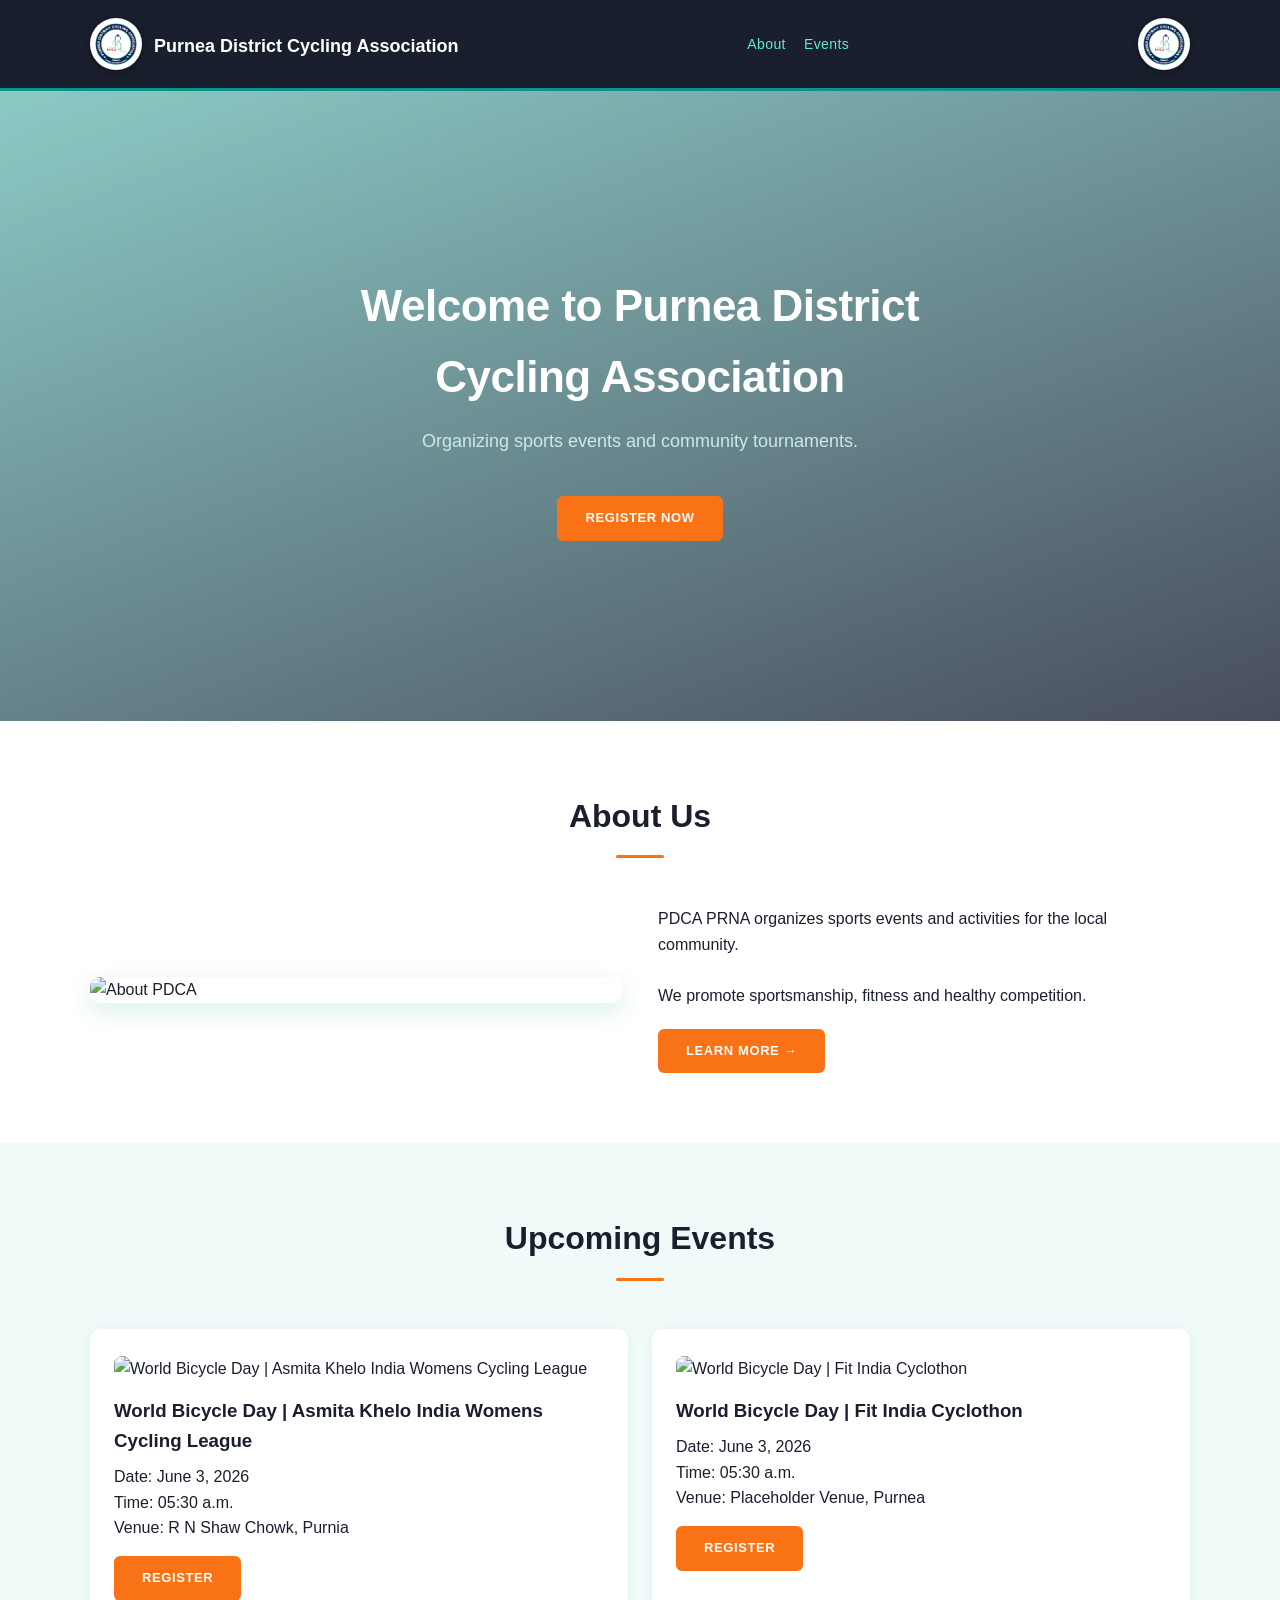
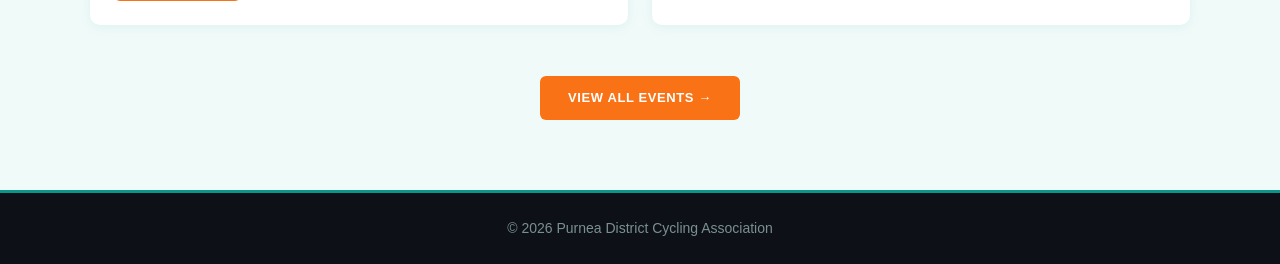
==== index.html @ f7b1df81 "initial commit" ====
<!DOCTYPE html>
<html lang="en">

<head>
  <meta charset="UTF-8">
  <meta name="viewport" content="width=device-width, initial-scale=1.0">
  <title>Purnea District Cycling Association</title>
  <link rel="stylesheet" href="style.css">
</head>

<body>

  <!-- NAVBAR -->
  <header>
    <nav>
      <div class="nav-brand">
        <img src="images/icons/PDCA_LOGO.png" alt="PDCA" class="nav-logo">
        <h1><a href="index.html">Purnea District Cycling Association</a></h1>
      </div>
      <ul>
        <li><a href="about.html">About</a></li>
        <li><a href="events.html">Events</a></li>
        <li><a href="news.html">In the News</a></li>
        <li><a href="team.html">Team</a></li>
        <li><a href="achievements.html">Achievements</a></li>
      </ul>
      <img src="images/icons/PDCA_LOGO.png" alt="PDCA" class="nav-logo nav-logo-right">
    </nav>
  </header>

  <!-- HERO -->
  <section class="hero">
    <div class="overlay"></div>
    <div class="hero-content">
      <h2>Welcome to Purnea District Cycling Association</h2>
      <p>Organizing sports events and community tournaments.</p>
      <a class="btn" href="https://forms.gle/YOUR_GOOGLE_FORM">Register Now</a>
    </div>
  </section>

  <!-- ABOUT | data-show="false" to hide this section and its nav link -->
  <section data-show="true" data-page="about.html">
    <div class="container">
      <h2 class="section-title">About Us</h2>
      <div class="about">
        <img src="images/about.jpg" alt="About PDCA">
        <div>
          <p>PDCA PRNA organizes sports events and activities for the local community.</p>
          <br>
          <p>We promote sportsmanship, fitness and healthy competition.</p>
          <a class="btn" href="about.html" style="margin-top:20px;">Learn More &rarr;</a>
        </div>
      </div>
    </div>
  </section>

  <!-- EVENTS | data-show="false" to hide this section and its nav link -->
  <section data-show="true" class="section-alt" data-page="events.html">
    <div class="container">
      <h2 class="section-title">Upcoming Events</h2>
      <div class="cards" id="upcoming-events-grid"></div>
      <div class="section-center">
        <a class="btn" href="events.html">View All Events &rarr;</a>
      </div>
    </div>
  </section>

  <!-- IN THE NEWS | data-show="false" to hide this section and its nav link -->
  <section data-show="false" data-page="news.html">
    <div class="container">
      <h2 class="section-title">In the News</h2>
      <div class="news-list">

        <div class="news-item">
          <span class="news-badge">Placeholder</span>
          <div>
            <h3>News Article Title Goes Here</h3>
            <p>A brief description of the news or press coverage will appear here.</p>
          </div>
        </div>

        <div class="news-item">
          <span class="news-badge">Placeholder</span>
          <div>
            <h3>Media Coverage Headline</h3>
            <p>Coverage from local or national media about our events and activities.</p>
          </div>
        </div>

      </div>
      <div class="section-center">
        <a class="btn" href="news.html">View All News &rarr;</a>
      </div>
    </div>
  </section>

  <!-- TEAM | data-show="false" to hide this section and its nav link -->
  <section data-show="false" class="section-alt" data-page="team.html">
    <div class="container">
      <h2 class="section-title">Our Team</h2>
      <div class="team-cards">

        <div class="team-card">
          <div class="team-avatar">&#128100;</div>
          <h3>Member Name</h3>
          <p>President</p>
        </div>

        <div class="team-card">
          <div class="team-avatar">&#128100;</div>
          <h3>Member Name</h3>
          <p>Secretary</p>
        </div>

        <div class="team-card">
          <div class="team-avatar">&#128100;</div>
          <h3>Member Name</h3>
          <p>Treasurer</p>
        </div>

        <div class="team-card">
          <div class="team-avatar">&#128100;</div>
          <h3>Member Name</h3>
          <p>Head Coach</p>
        </div>

      </div>
      <div class="section-center">
        <a class="btn" href="team.html">Meet the Full Team &rarr;</a>
      </div>
    </div>
  </section>

  <!-- ACHIEVEMENTS | data-show="false" to hide this section and its nav link -->
  <section data-show="false" data-page="achievements.html">
    <div class="container">
      <h2 class="section-title">Achievements</h2>
      <div class="achievement-list">

        <div class="achievement-item">
          <span class="achievement-icon">&#127942;</span>
          <div>
            <h3>Achievement Title</h3>
            <p>Description of the achievement or award received by the association.</p>
          </div>
        </div>

        <div class="achievement-item">
          <span class="achievement-icon">&#129351;</span>
          <div>
            <h3>Championship Win</h3>
            <p>Details about a notable championship or competition result.</p>
          </div>
        </div>

        <div class="achievement-item">
          <span class="achievement-icon">&#127374;</span>
          <div>
            <h3>Community Recognition</h3>
            <p>Recognition received for contributions to the local sports community.</p>
          </div>
        </div>

      </div>
      <div class="section-center">
        <a class="btn" href="achievements.html">View All Achievements &rarr;</a>
      </div>
    </div>
  </section>

  <!-- FOOTER -->
  <footer>
    &copy; 2026 Purnea District Cycling Association
  </footer>

  <script src="sections.js"></script>
  <script src="events-data.js"></script>
  <script src="script.js"></script>

</body>
</html>
---- style.css ----
:root {
  --dark:         #1a1f2e;
  --dark-deep:    #0d1117;
  --teal:         #0d9488;
  --teal-hover:   #0a7a70;
  --teal-light:   #f0faf9;
  --orange:       #f97316;
  --orange-hover: #ea6c0a;
  --white:        #ffffff;
  --grey-light:   #f4f7f6;
  --text:         #1a1f2e;
  --text-muted:   #5c6e6c;
}

* {
  margin: 0;
  padding: 0;
  box-sizing: border-box;
  font-family: Arial, sans-serif;
}

body {
  background: var(--grey-light);
  color: var(--text);
  line-height: 1.6;
}

/* ── HEADER ─────────────────────────────────────── */

header {
  background: var(--dark);
  color: white;
  padding: 18px 20px;
  position: sticky;
  top: 0;
  z-index: 100;
  border-bottom: 3px solid var(--teal);
}

nav {
  max-width: 1100px;
  margin: auto;
  display: flex;
  justify-content: space-between;
  align-items: center;
}

nav ul {
  list-style: none;
  display: flex;
  gap: 18px;
  flex-wrap: wrap;
}

nav a {
  text-decoration: none;
}

nav ul a {
  color: #5eead4;
  font-size: 14px;
  letter-spacing: 0.4px;
  transition: color 0.2s;
}

nav ul a:hover {
  color: white;
}

nav h1 a {
  color: white;
  font-size: 18px;
}

.nav-brand {
  display: flex;
  align-items: center;
  gap: 12px;
}

.nav-logo {
  height: 52px;
  width: 52px;
  object-fit: contain;
  border-radius: 50%;
  background: white;
  padding: 5px;
  box-shadow: 0 2px 10px rgba(0, 0, 0, 0.35);
  flex-shrink: 0;
}

nav ul a.active {
  color: var(--orange);
  border-bottom: 2px solid var(--orange);
  padding-bottom: 2px;
}

/* ── HERO ────────────────────────────────────────── */

.hero {
  position: relative;
  min-height: 70vh;
  background: url('images/banner.jpg') center/cover no-repeat;
  display: flex;
  justify-content: center;
  align-items: center;
  text-align: center;
  padding: 20px;
}

.overlay {
  position: absolute;
  inset: 0;
  background: linear-gradient(160deg, rgba(13,148,136,0.45) 0%, rgba(15,20,40,0.75) 100%);
}

.hero-content {
  position: relative;
  color: white;
  max-width: 700px;
}

.hero h2 {
  font-size: 44px;
  margin-bottom: 15px;
  letter-spacing: -0.5px;
}

.hero p {
  margin-bottom: 25px;
  font-size: 18px;
  color: #cde8e6;
}

/* ── BUTTONS ─────────────────────────────────────── */

.btn {
  display: inline-block;
  background: var(--orange);
  color: white;
  padding: 12px 28px;
  border-radius: 6px;
  text-decoration: none;
  margin-top: 15px;
  font-weight: 700;
  font-size: 13px;
  letter-spacing: 0.6px;
  text-transform: uppercase;
  transition: background 0.2s ease, transform 0.15s ease;
}

.btn:hover {
  background: var(--orange-hover);
  transform: translateY(-2px);
}

/* ── SECTIONS ────────────────────────────────────── */

section {
  padding: 70px 20px;
  background: var(--white);
}

.section-alt {
  background: var(--teal-light);
}

/* Section visibility control — edit data-show in index.html */
[data-show="false"] {
  display: none;
}

.container {
  max-width: 1100px;
  margin: auto;
}

.section-title {
  text-align: center;
  margin-bottom: 48px;
  font-size: 32px;
  color: var(--dark);
  position: relative;
  padding-bottom: 16px;
}

.section-title::after {
  content: '';
  position: absolute;
  bottom: 0;
  left: 50%;
  transform: translateX(-50%);
  width: 48px;
  height: 3px;
  background: var(--orange);
  border-radius: 2px;
}

.section-center {
  text-align: center;
  margin-top: 36px;
}

/* ── PAGE HERO (sub-pages) ───────────────────────── */

.page-hero {
  background: linear-gradient(135deg, var(--dark) 0%, #0d2828 100%);
  color: white;
  padding: 64px 20px;
  text-align: center;
  border-bottom: 4px solid var(--teal);
}

.page-hero h2 {
  font-size: 38px;
  margin-bottom: 12px;
  letter-spacing: -0.5px;
}

.page-hero p {
  font-size: 17px;
  color: #9ecfca;
  max-width: 600px;
  margin: 0 auto;
}

/* ── ABOUT GRID ──────────────────────────────────── */

.about {
  display: grid;
  grid-template-columns: 1fr 1fr;
  gap: 36px;
  align-items: center;
}

.about img {
  width: 100%;
  border-radius: 10px;
  box-shadow: 0 8px 24px rgba(13, 148, 136, 0.15);
}

/* ── CARDS ───────────────────────────────────────── */

.cards {
  display: grid;
  grid-template-columns: repeat(auto-fit, minmax(250px, 1fr));
  gap: 24px;
}

.card {
  background: white;
  padding: 24px;
  border-radius: 10px;
  box-shadow: 0 2px 12px rgba(13, 148, 136, 0.08);
  border-top: 3px solid transparent;
  transition: border-color 0.2s, transform 0.2s, box-shadow 0.2s;
}

.card:hover {
  border-top-color: var(--teal);
  transform: translateY(-4px);
  box-shadow: 0 10px 28px rgba(13, 148, 136, 0.15);
}

.card img {
  width: 100%;
  border-radius: 8px;
  margin-bottom: 15px;
}

.card h3 {
  margin-bottom: 8px;
  color: var(--dark);
}

/* ── PLACEHOLDER ─────────────────────────────────── */

.placeholder {
  background: var(--teal-light);
  border: 2px dashed var(--teal);
  border-radius: 12px;
  padding: 52px 24px;
  text-align: center;
  color: var(--teal-hover);
}

.placeholder h3 {
  margin-bottom: 8px;
  font-size: 20px;
  color: var(--teal);
}

/* ── TEAM ────────────────────────────────────────── */

.team-cards {
  display: grid;
  grid-template-columns: repeat(auto-fit, minmax(200px, 1fr));
  gap: 24px;
  margin-bottom: 32px;
}

.team-card {
  background: white;
  border-radius: 12px;
  padding: 28px 16px;
  text-align: center;
  box-shadow: 0 2px 12px rgba(13, 148, 136, 0.08);
  border-bottom: 3px solid transparent;
  transition: border-color 0.2s, transform 0.2s;
}

.team-card:hover {
  border-bottom-color: var(--teal);
  transform: translateY(-3px);
}

.team-avatar {
  width: 80px;
  height: 80px;
  border-radius: 50%;
  background: linear-gradient(135deg, var(--teal), #14b8a6);
  margin: 0 auto 16px;
  display: flex;
  align-items: center;
  justify-content: center;
  font-size: 32px;
  color: white;
}

.team-card h3 {
  font-size: 16px;
  margin-bottom: 6px;
  color: var(--dark);
}

.team-card p {
  font-size: 14px;
  color: var(--text-muted);
  text-transform: uppercase;
  letter-spacing: 0.5px;
  font-size: 12px;
}

/* ── NEWS ────────────────────────────────────────── */

.news-list {
  display: flex;
  flex-direction: column;
  gap: 16px;
  margin-bottom: 32px;
}

.news-item {
  background: white;
  border-radius: 10px;
  padding: 22px;
  box-shadow: 0 2px 10px rgba(13, 148, 136, 0.07);
  display: flex;
  gap: 18px;
  align-items: flex-start;
  border-left: 4px solid var(--teal);
  transition: box-shadow 0.2s;
}

.news-item:hover {
  box-shadow: 0 6px 20px rgba(13, 148, 136, 0.14);
}

.news-badge {
  background: var(--orange);
  color: white;
  border-radius: 6px;
  padding: 4px 10px;
  font-size: 11px;
  font-weight: 700;
  letter-spacing: 0.5px;
  text-transform: uppercase;
  white-space: nowrap;
  flex-shrink: 0;
}

.news-item h3 {
  font-size: 16px;
  margin-bottom: 6px;
  color: var(--dark);
}

.news-item p {
  font-size: 14px;
  color: var(--text-muted);
}

/* ── ACHIEVEMENTS ────────────────────────────────── */

.achievement-list {
  display: grid;
  grid-template-columns: repeat(auto-fit, minmax(280px, 1fr));
  gap: 20px;
  margin-bottom: 32px;
}

.achievement-item {
  background: white;
  border-radius: 12px;
  padding: 24px;
  box-shadow: 0 2px 12px rgba(13, 148, 136, 0.08);
  display: flex;
  gap: 18px;
  align-items: flex-start;
  border-left: 4px solid var(--orange);
  transition: transform 0.2s, box-shadow 0.2s;
}

.achievement-item:hover {
  transform: translateY(-3px);
  box-shadow: 0 8px 24px rgba(249, 115, 22, 0.12);
}

.achievement-icon {
  font-size: 32px;
  flex-shrink: 0;
}

.achievement-item h3 {
  font-size: 16px;
  margin-bottom: 6px;
  color: var(--dark);
}

.achievement-item p {
  font-size: 14px;
  color: var(--text-muted);
}

/* ── VALUES (About page) ─────────────────────────── */

.values-grid {
  display: grid;
  grid-template-columns: repeat(auto-fit, minmax(200px, 1fr));
  gap: 20px;
  margin-bottom: 32px;
}

.value-card {
  background: white;
  border-radius: 12px;
  padding: 28px 20px;
  text-align: center;
  box-shadow: 0 2px 12px rgba(13, 148, 136, 0.08);
  border-top: 4px solid var(--teal);
  transition: transform 0.2s;
}

.value-card:hover {
  transform: translateY(-3px);
}

.value-icon {
  font-size: 36px;
  margin-bottom: 14px;
}

.value-card h3 {
  margin-bottom: 8px;
  color: var(--dark);
}

.value-card p {
  font-size: 14px;
  color: var(--text-muted);
}

/* ── SUBSCRIBE BOX (News page) ───────────────────── */

.subscribe-box {
  background: linear-gradient(135deg, var(--dark) 0%, #0d2828 100%);
  color: white;
  text-align: center;
  padding: 52px 28px;
  border-radius: 14px;
  max-width: 600px;
  margin: 0 auto;
  border-top: 4px solid var(--teal);
}

.subscribe-box h3 {
  font-size: 26px;
  margin-bottom: 10px;
}

.subscribe-box p {
  margin-bottom: 24px;
  color: #9ecfca;
}

.subscribe-box input {
  width: 100%;
  max-width: 380px;
  padding: 14px 18px;
  border: none;
  border-radius: 6px;
  font-size: 14px;
}

.subscribe-box button {
  display: block;
  margin: 14px auto 0;
  padding: 13px 32px;
  background: var(--orange);
  color: white;
  border: none;
  border-radius: 6px;
  cursor: pointer;
  font-size: 14px;
  font-weight: 700;
  letter-spacing: 0.5px;
  text-transform: uppercase;
  transition: background 0.2s;
}

.subscribe-box button:hover {
  background: var(--orange-hover);
}

/* ── FOOTER ──────────────────────────────────────── */

footer {
  background: var(--dark-deep);
  color: #7a9090;
  text-align: center;
  padding: 24px 20px;
  font-size: 14px;
  border-top: 3px solid var(--teal);
}

/* ── RESPONSIVE ──────────────────────────────────── */

@media (max-width: 768px) {

  nav {
    flex-direction: column;
    gap: 14px;
    text-align: center;
  }

  .nav-brand {
    flex-direction: column;
    gap: 6px;
  }

  .nav-logo-right {
    display: none;
  }

  nav ul {
    justify-content: center;
    gap: 14px;
  }

  .hero h2 {
    font-size: 30px;
  }

  .about {
    grid-template-columns: 1fr;
  }

  .page-hero h2 {
    font-size: 28px;
  }

}
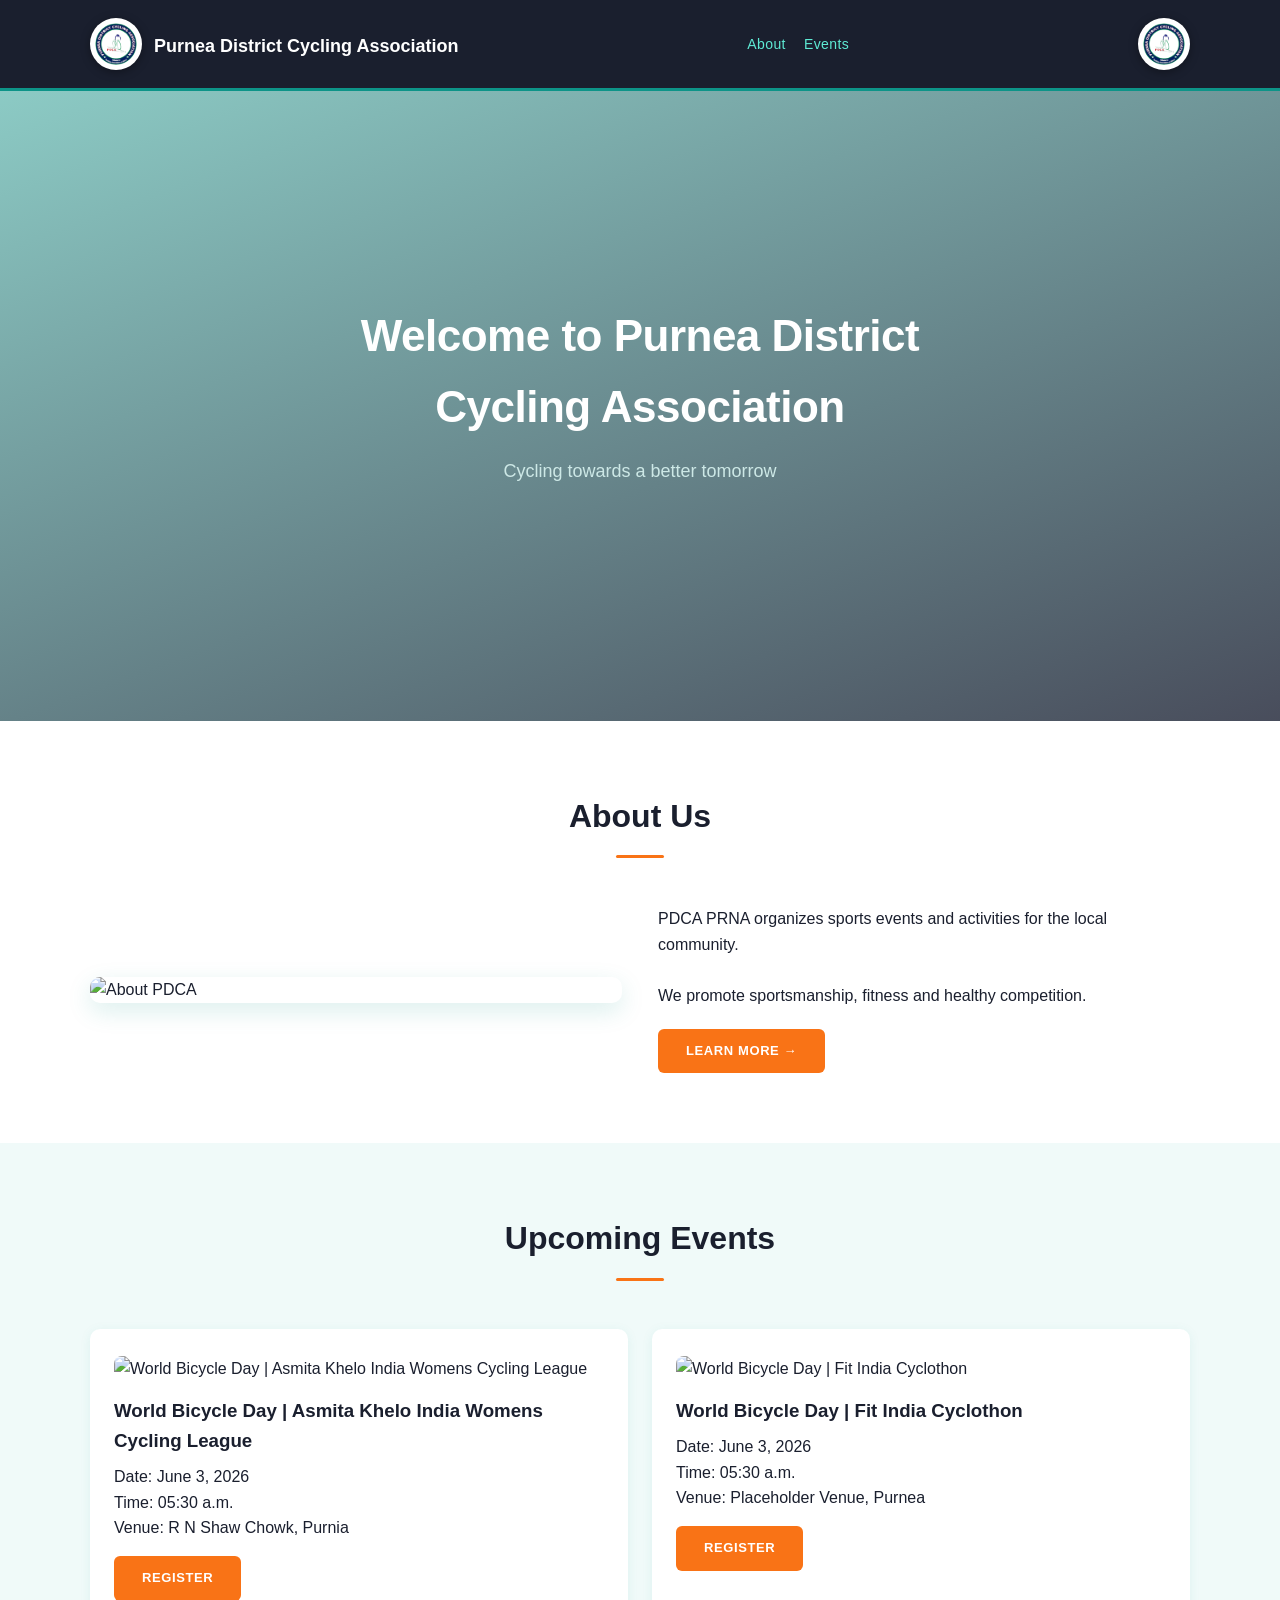
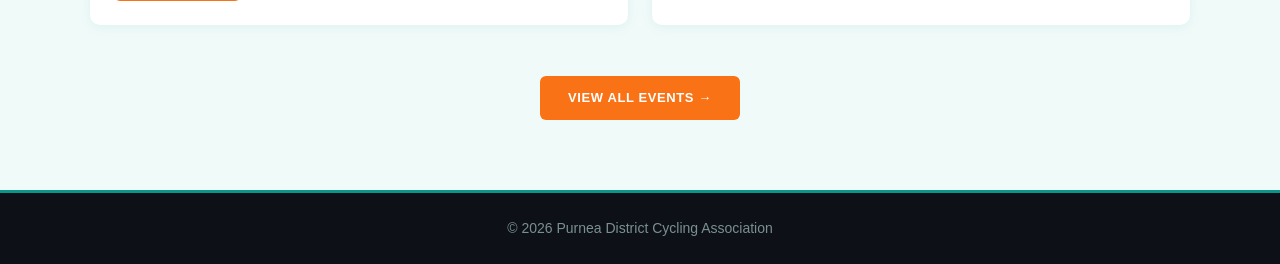
==== commit cdb5dd7a: "removed register now button" ====
--- a/index.html
+++ b/index.html
@@ -33,8 +33,7 @@
     <div class="overlay"></div>
     <div class="hero-content">
       <h2>Welcome to Purnea District Cycling Association</h2>
-      <p>Organizing sports events and community tournaments.</p>
-      <a class="btn" href="https://forms.gle/YOUR_GOOGLE_FORM">Register Now</a>
+      <p>Cycling towards a better tomorrow</p>
     </div>
   </section>
 
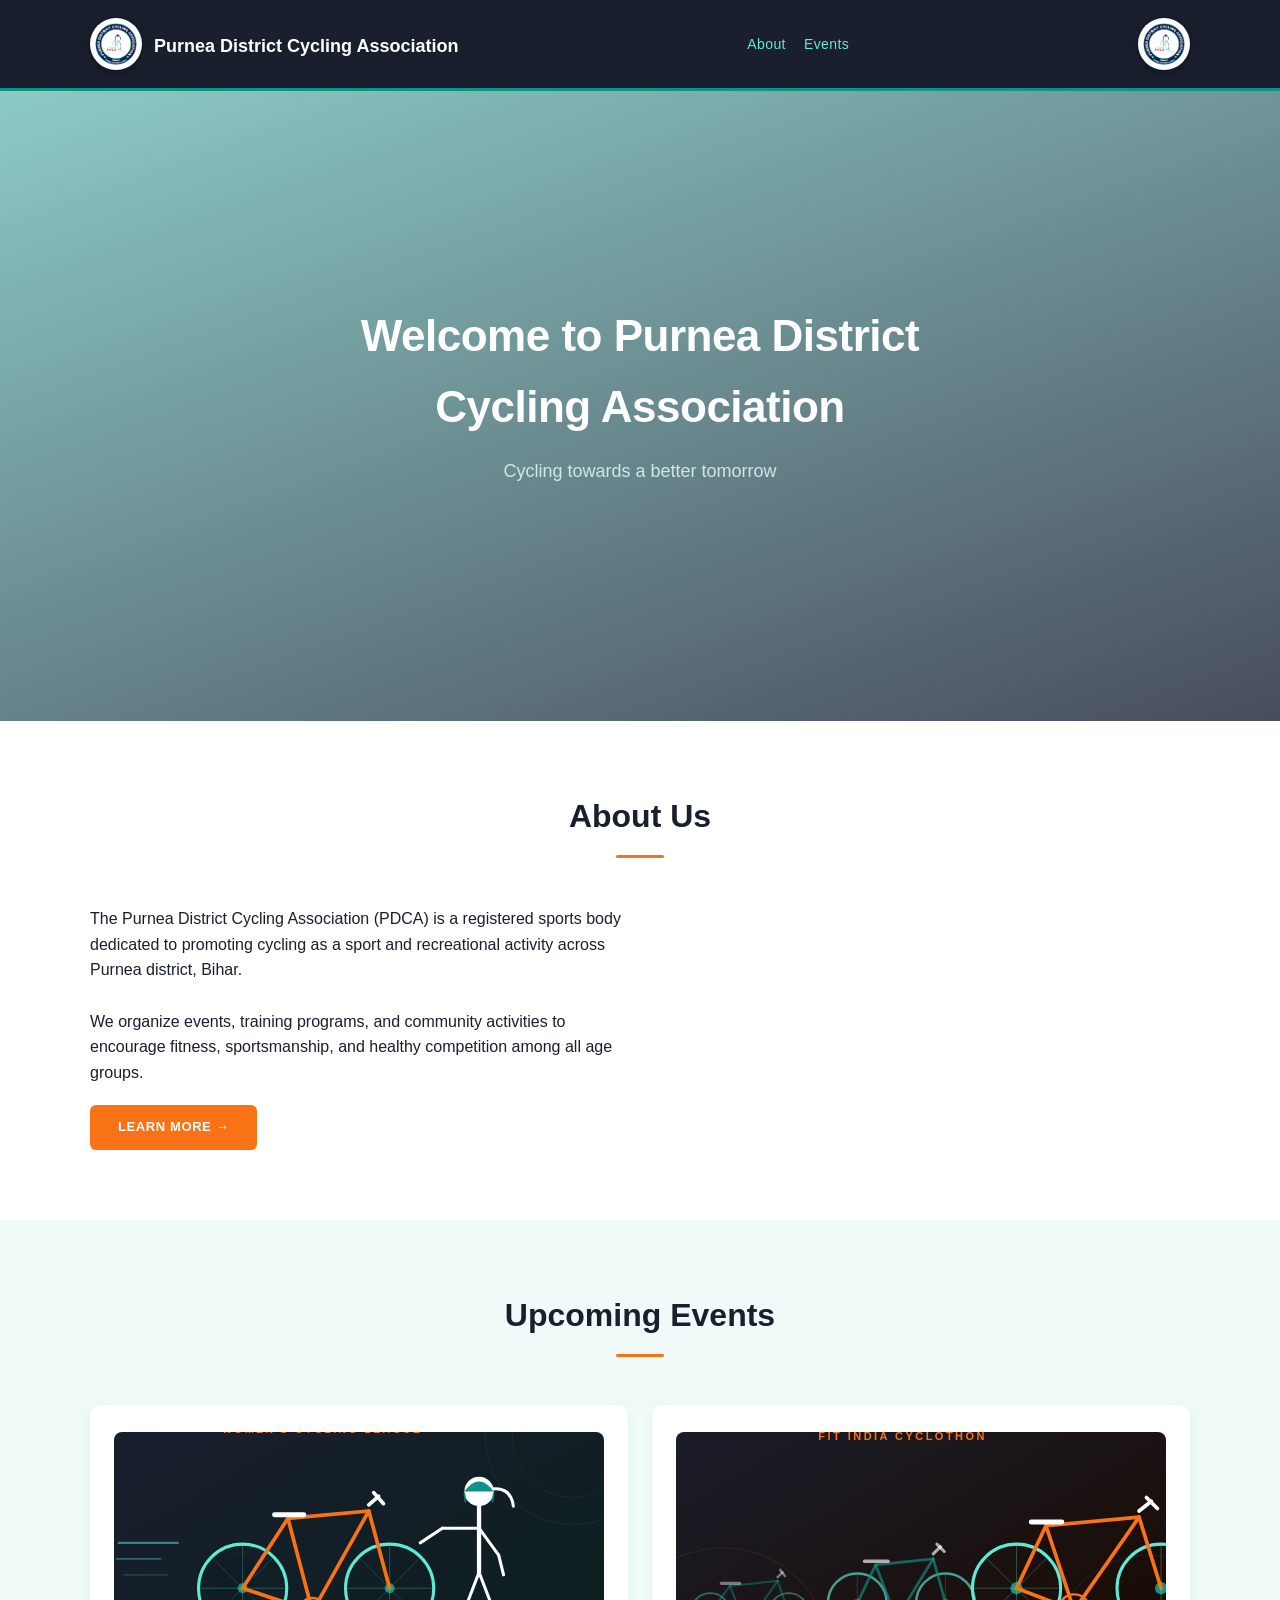
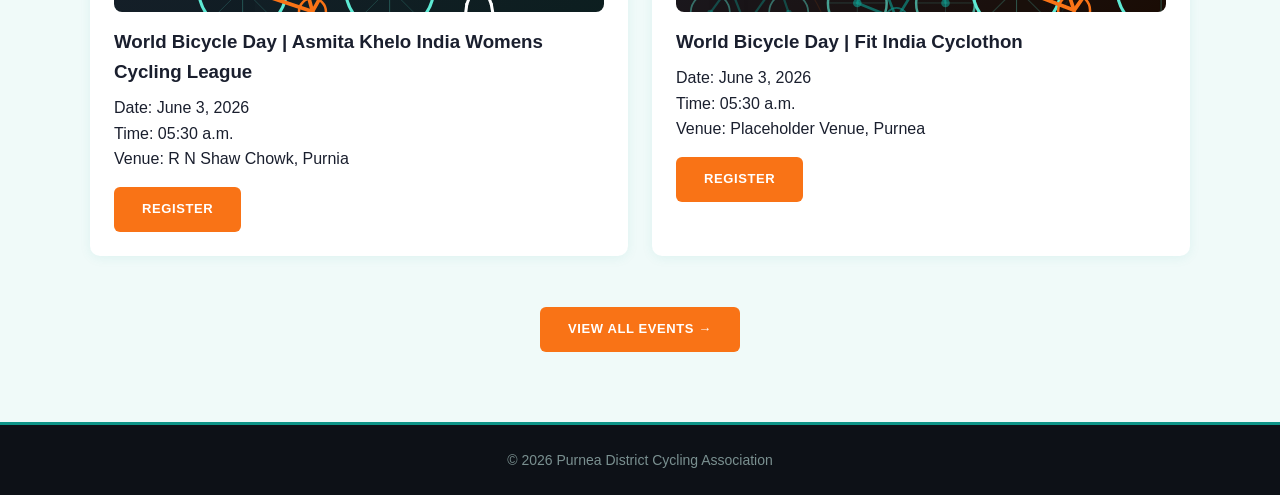
==== commit fea49c06: "added event SVGs and consolidated About section" ====
--- a/index.html
+++ b/index.html
@@ -42,11 +42,10 @@
     <div class="container">
       <h2 class="section-title">About Us</h2>
       <div class="about">
-        <img src="images/about.jpg" alt="About PDCA">
         <div>
-          <p>PDCA PRNA organizes sports events and activities for the local community.</p>
+          <p>The Purnea District Cycling Association (PDCA) is a registered sports body dedicated to promoting cycling as a sport and recreational activity across Purnea district, Bihar.</p>
           <br>
-          <p>We promote sportsmanship, fitness and healthy competition.</p>
+          <p>We organize events, training programs, and community activities to encourage fitness, sportsmanship, and healthy competition among all age groups.</p>
           <a class="btn" href="about.html" style="margin-top:20px;">Learn More &rarr;</a>
         </div>
       </div>
--- a/style.css
+++ b/style.css
@@ -264,8 +264,11 @@
 
 .card img {
   width: 100%;
+  height: 180px;
+  object-fit: cover;
   border-radius: 8px;
   margin-bottom: 15px;
+  display: block;
 }
 
 .card h3 {
